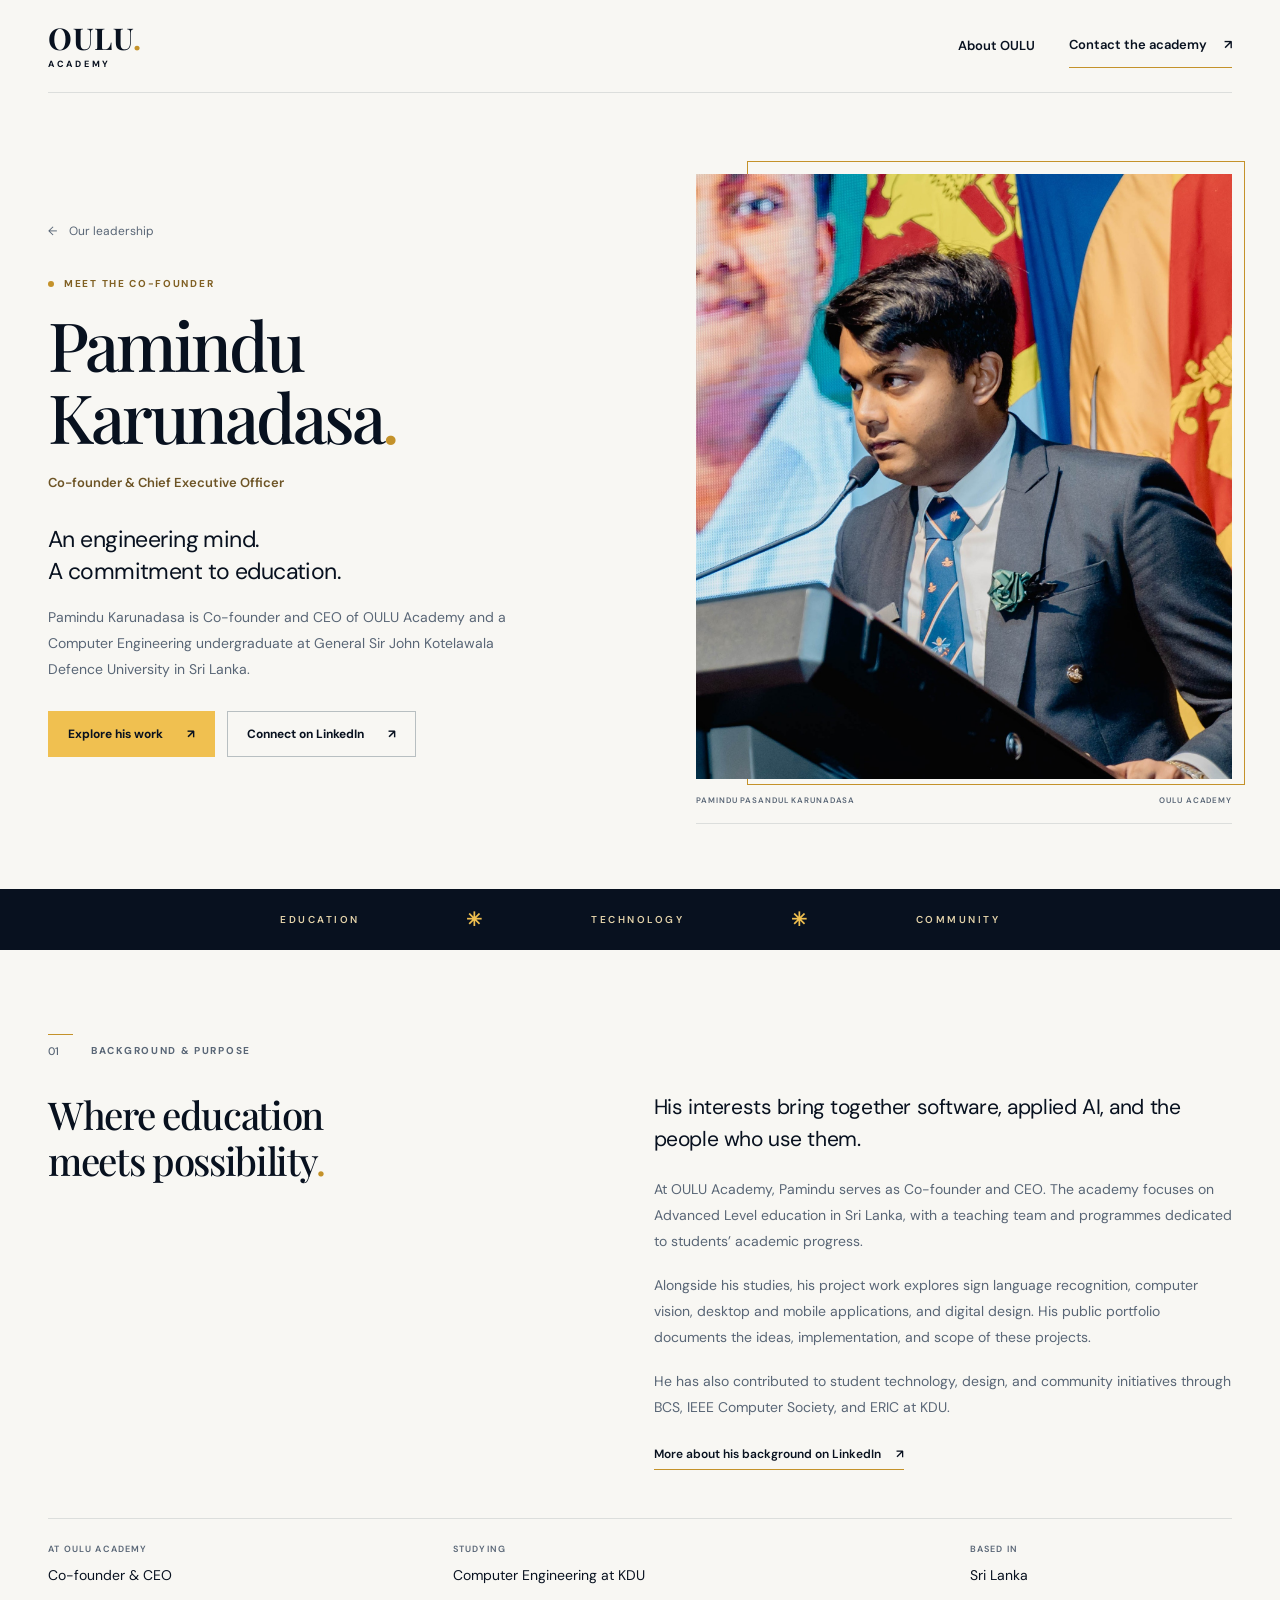
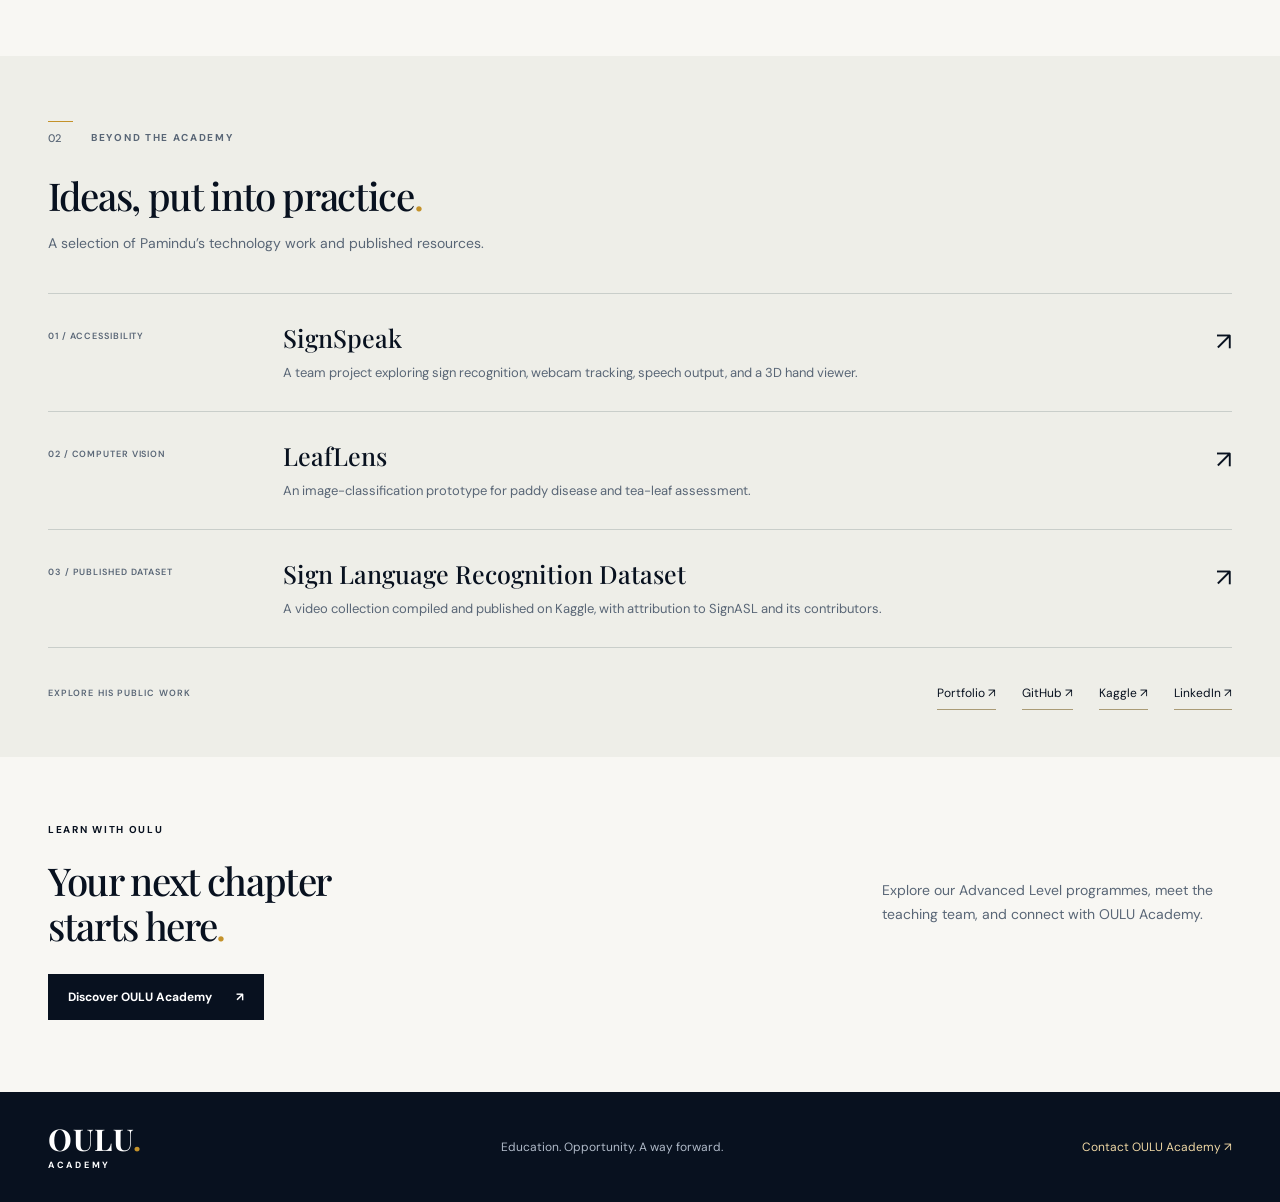
==== pamindu-karunadasa/index.html @ 1c6d648d "Publish Pamindu Karunadasa co-founder profile" ====
<!DOCTYPE html>
<html lang="en">
<head>
  <meta charset="UTF-8">
  <meta name="viewport" content="width=device-width, initial-scale=1">
  <title>Pamindu Karunadasa | Co-founder &amp; CEO, OULU Academy</title>
  <meta name="description" content="Meet Pamindu Karunadasa, Co-founder and CEO of OULU Academy and a Computer Engineering undergraduate at KDU, Sri Lanka. Explore his background, technology projects, and public work.">
  <meta name="robots" content="index, follow, max-image-preview:large">
  <link rel="canonical" href="https://ouluacademy.lk/pamindu-karunadasa/">
  <meta name="theme-color" content="#08111f">
  <link rel="icon" type="image/png" href="../favicon.png">
  <link rel="preconnect" href="https://fonts.googleapis.com">
  <link rel="preconnect" href="https://fonts.gstatic.com" crossorigin>
  <link href="https://fonts.googleapis.com/css2?family=Playfair+Display:wght@500;600;700&family=DM+Sans:wght@400;500;600;700&display=swap" rel="stylesheet">
  <link rel="stylesheet" href="profile.css">
  <meta property="og:type" content="profile">
  <meta property="og:title" content="Pamindu Karunadasa | Co-founder &amp; CEO, OULU Academy">
  <meta property="og:description" content="Education, technology, and the person connecting them. Meet OULU Academy’s Co-founder and CEO, Pamindu Karunadasa.">
  <meta property="og:url" content="https://ouluacademy.lk/pamindu-karunadasa/">
  <meta property="og:image" content="https://ouluacademy.lk/DSC04325.jpg">
  <meta property="og:image:alt" content="Pamindu Karunadasa speaking at a lectern">
  <meta name="twitter:card" content="summary_large_image">
  <meta name="twitter:title" content="Pamindu Karunadasa | OULU Academy">
  <meta name="twitter:description" content="Meet Pamindu Karunadasa, Co-founder and CEO of OULU Academy and a Computer Engineering undergraduate at KDU.">
  <meta name="twitter:image" content="https://ouluacademy.lk/DSC04325.jpg">
  <script type="application/ld+json">
  {
    "@context": "https://schema.org",
    "@graph": [
      {
        "@type": "ProfilePage",
        "@id": "https://ouluacademy.lk/pamindu-karunadasa/#profile",
        "url": "https://ouluacademy.lk/pamindu-karunadasa/",
        "name": "Pamindu Karunadasa — Co-founder and CEO of OULU Academy",
        "mainEntity": {"@id": "https://stalwart-fenglisu-eb2115.netlify.app/#person"}
      },
      {
        "@type": "Person",
        "@id": "https://stalwart-fenglisu-eb2115.netlify.app/#person",
        "name": "Pamindu Karunadasa",
        "alternateName": "Pamindu Pasandul Karunadasa",
        "url": "https://stalwart-fenglisu-eb2115.netlify.app/",
        "image": "https://ouluacademy.lk/DSC04325.jpg",
        "description": "Co-founder and CEO of OULU Academy and a Computer Engineering undergraduate at General Sir John Kotelawala Defence University, Sri Lanka.",
        "jobTitle": "Co-founder and CEO",
        "worksFor": {"@id": "https://ouluacademy.lk/#academy"},
        "affiliation": {"@type": "CollegeOrUniversity", "name": "General Sir John Kotelawala Defence University"},
        "mainEntityOfPage": {"@id": "https://ouluacademy.lk/pamindu-karunadasa/#profile"},
        "sameAs": [
          "https://www.linkedin.com/in/pamindu-karunadasa",
          "https://github.com/CodeJediX",
          "https://www.kaggle.com/pamindukarunadasa",
          "https://www.instagram.com/_pamindu.karunadasa_/",
          "https://linktr.ee/PaminduKarunadasa"
        ]
      },
      {
        "@type": "EducationalOrganization",
        "@id": "https://ouluacademy.lk/#academy",
        "name": "OULU Academy",
        "url": "https://ouluacademy.lk/",
        "founder": {"@id": "https://stalwart-fenglisu-eb2115.netlify.app/#person"}
      }
    ]
  }
  </script>
</head>
<body>
  <a class="skip-link" href="#main">Skip to content</a>
  <header class="site-header wrap">
    <a class="wordmark" href="../" aria-label="OULU Academy home"><span>OULU<span class="wordmark-dot">.</span></span><small>ACADEMY</small></a>
    <nav aria-label="Main navigation"><a href="../#about-us">About OULU</a><a class="nav-contact" href="../#contact">Contact the academy <span aria-hidden="true">↗</span></a></nav>
  </header>
  <main id="main">
    <section class="hero wrap" aria-labelledby="profile-name">
      <div class="hero-copy">
        <a class="back-link" href="../#about-us"><span aria-hidden="true">←</span> Our leadership</a>
        <p class="eyebrow"><span aria-hidden="true"></span> MEET THE CO-FOUNDER</p>
        <h1 id="profile-name">Pamindu<br>Karunadasa<span class="gold">.</span></h1>
        <p class="role">Co-founder &amp; Chief Executive Officer</p>
        <p class="hero-intro">An engineering mind.<br>A commitment to education.</p>
        <p class="hero-bio">Pamindu Karunadasa is Co-founder and CEO of OULU Academy and a Computer Engineering undergraduate at General Sir John Kotelawala Defence University in Sri Lanka.</p>
        <div class="hero-actions"><a class="button button-gold" href="https://stalwart-fenglisu-eb2115.netlify.app/">Explore his work <span aria-hidden="true">↗</span></a><a class="button button-outline" href="https://www.linkedin.com/in/pamindu-karunadasa">Connect on LinkedIn <span aria-hidden="true">↗</span></a></div>
      </div>
      <figure class="portrait">
        <div class="portrait-frame"><img src="../DSC04325.jpg" alt="Pamindu Karunadasa speaking at a lectern" width="2095" height="2001" fetchpriority="high" decoding="async"></div>
        <figcaption><span>PAMINDU PASANDUL KARUNADASA</span><span>OULU ACADEMY</span></figcaption>
      </figure>
    </section>
    <div class="identity-strip"><div class="wrap"><span>EDUCATION</span><i aria-hidden="true">✳</i><span>TECHNOLOGY</span><i aria-hidden="true">✳</i><span>COMMUNITY</span></div></div>
    <section class="background-section wrap" aria-labelledby="background-heading">
      <div class="section-label"><span class="section-number">01</span><p class="eyebrow">BACKGROUND &amp; PURPOSE</p></div>
      <div class="background-grid">
        <h2 id="background-heading">Where education<br>meets possibility<span class="gold">.</span></h2>
        <div class="biography">
          <p class="lead">His interests bring together software, applied AI, and the people who use them.</p>
          <p>At OULU Academy, Pamindu serves as Co-founder and CEO. The academy focuses on Advanced Level education in Sri Lanka, with a teaching team and programmes dedicated to students’ academic progress.</p>
          <p>Alongside his studies, his project work explores sign language recognition, computer vision, desktop and mobile applications, and digital design. His public portfolio documents the ideas, implementation, and scope of these projects.</p>
          <p>He has also contributed to student technology, design, and community initiatives through BCS, IEEE Computer Society, and ERIC at KDU.</p>
          <a class="text-link" href="https://www.linkedin.com/in/pamindu-karunadasa">More about his background on LinkedIn <span aria-hidden="true">↗</span></a>
        </div>
      </div>
      <dl class="profile-facts"><div><dt>AT OULU ACADEMY</dt><dd>Co-founder &amp; CEO</dd></div><div><dt>STUDYING</dt><dd>Computer Engineering at KDU</dd></div><div><dt>BASED IN</dt><dd>Sri Lanka</dd></div></dl>
    </section>
    <section class="work-section" aria-labelledby="work-heading"><div class="wrap">
      <div class="work-heading"><div class="section-label"><span class="section-number">02</span><p class="eyebrow">BEYOND THE ACADEMY</p></div><h2 id="work-heading">Ideas, put into practice<span class="gold">.</span></h2><p>A selection of Pamindu’s technology work and published resources.</p></div>
      <div class="work-list">
        <a class="work-item" href="https://stalwart-fenglisu-eb2115.netlify.app/projects/signspeak/"><span class="work-index">01 / ACCESSIBILITY</span><div><h3>SignSpeak</h3><p>A team project exploring sign recognition, webcam tracking, speech output, and a 3D hand viewer.</p></div><span class="work-arrow" aria-hidden="true">↗</span></a>
        <a class="work-item" href="https://stalwart-fenglisu-eb2115.netlify.app/projects/leaflens/"><span class="work-index">02 / COMPUTER VISION</span><div><h3>LeafLens</h3><p>An image-classification prototype for paddy disease and tea-leaf assessment.</p></div><span class="work-arrow" aria-hidden="true">↗</span></a>
        <a class="work-item" href="https://stalwart-fenglisu-eb2115.netlify.app/datasets/sign-language-recognition/"><span class="work-index">03 / PUBLISHED DATASET</span><div><h3>Sign Language Recognition Dataset</h3><p>A video collection compiled and published on Kaggle, with attribution to SignASL and its contributors.</p></div><span class="work-arrow" aria-hidden="true">↗</span></a>
      </div>
      <div class="public-links"><span>EXPLORE HIS PUBLIC WORK</span><a href="https://stalwart-fenglisu-eb2115.netlify.app/">Portfolio ↗</a><a href="https://github.com/CodeJediX">GitHub ↗</a><a href="https://www.kaggle.com/pamindukarunadasa">Kaggle ↗</a><a href="https://www.linkedin.com/in/pamindu-karunadasa">LinkedIn ↗</a></div>
    </div></section>
    <section class="academy-cta wrap" aria-labelledby="academy-heading"><p class="eyebrow">LEARN WITH OULU</p><div><h2 id="academy-heading">Your next chapter<br>starts here<span class="gold">.</span></h2><p>Explore our Advanced Level programmes, meet the teaching team, and connect with OULU Academy.</p></div><a class="button button-dark" href="../">Discover OULU Academy <span aria-hidden="true">↗</span></a></section>
  </main>
  <footer class="site-footer"><div class="wrap"><a class="wordmark" href="../"><span>OULU<span class="wordmark-dot">.</span></span><small>ACADEMY</small></a><p>Education. Opportunity. A way forward.</p><a href="../#contact">Contact OULU Academy ↗</a></div></footer>
</body>
</html>
---- pamindu-karunadasa/profile.css ----
:root{--ink:#08111f;--ink-mid:#111e35;--gold:#c4922a;--gold-light:#f0c050;--paper:#f8f7f3;--muted:#596676;--line:#dcdedc;--display:'Playfair Display',Georgia,serif;--body:'DM Sans',sans-serif}
*{box-sizing:border-box}html{scroll-behavior:smooth}body{margin:0;background:var(--paper);color:var(--ink);font-family:var(--body);font-size:16px;line-height:1.7}a{color:inherit;text-decoration:none}img{display:block;max-width:100%;height:auto}h1,h2,h3,p,figure{margin:0}button,a{-webkit-tap-highlight-color:transparent}a:focus-visible{outline:3px solid var(--gold-light);outline-offset:6px}.wrap{width:min(1200px,calc(100% - 96px));margin-inline:auto}.gold{color:var(--gold)}.skip-link{position:absolute;top:-100px;left:16px;z-index:10;background:var(--gold-light);color:var(--ink);padding:12px 18px}.skip-link:focus{top:12px}
.site-header{display:flex;justify-content:space-between;align-items:center;gap:28px;padding-block:23px;border-bottom:1px solid var(--line)}.wordmark{display:flex;flex-direction:column;align-items:flex-start;line-height:1}.wordmark>span{font-family:var(--display);font-weight:700;font-size:30px;letter-spacing:.02em}.wordmark-dot{color:var(--gold)}.wordmark small{font-size:9px;font-weight:700;letter-spacing:.3em;margin-top:7px}.site-header nav{display:flex;align-items:center;gap:34px;font-size:13px;font-weight:600}.site-header nav a{padding-block:10px}.nav-contact{border-bottom:1px solid var(--gold)}.nav-contact span{margin-left:14px}
.hero{display:grid;grid-template-columns:1.08fr 1fr;gap:70px;align-items:center;padding-block:56px 65px}.back-link{display:inline-block;color:var(--muted);font-size:12px;margin-bottom:35px}.back-link span{margin-right:9px}.eyebrow{font-size:10px;font-weight:700;letter-spacing:.17em;line-height:1.5}.hero .eyebrow{display:flex;gap:10px;align-items:center;color:#806023;margin-bottom:18px}.hero .eyebrow>span{width:6px;height:6px;background:var(--gold);border-radius:50%}h1{font-family:var(--display);font-size:clamp(45px,5.3vw,74px);font-weight:500;line-height:1.06;letter-spacing:-.045em}.role{font-size:13px;font-weight:600;color:#6d5425;margin-top:19px}.hero-intro{font-size:23px;line-height:1.4;letter-spacing:-.025em;margin-top:29px}.hero-bio{font-size:14px;line-height:1.85;max-width:480px;margin-top:18px;color:var(--muted)}.hero-actions{display:flex;flex-wrap:wrap;gap:12px;margin-top:28px}.button{min-height:46px;display:inline-flex;align-items:center;justify-content:space-between;gap:24px;padding:11px 19px;font-size:12px;font-weight:700;border:1px solid transparent;transition:background .18s,color .18s}.button-gold{background:var(--gold-light);color:var(--ink)}.button-gold:hover{background:#e5b347}.button-outline{border-color:#b8bfc1}.button-outline:hover{background:#e9eae5}.button-dark{background:var(--ink);color:white}.button-dark:hover{background:#25334a}.portrait{align-self:center;position:relative;margin-top:25px}.portrait::before{content:'';position:absolute;right:-13px;top:-13px;width:calc(100% - 40px);height:calc(100% - 28px);border:1px solid var(--gold);z-index:-1}.portrait-frame{overflow:hidden;aspect-ratio:1/1.13;background:#dce0df}.portrait img{width:100%;height:100%;object-fit:cover;object-position:61% center}.portrait figcaption{display:flex;justify-content:space-between;gap:12px;border-bottom:1px solid var(--line);padding-block:15px;font-size:8px;font-weight:600;letter-spacing:.11em;color:var(--muted)}
.identity-strip{background:var(--ink);color:#e4d3aa}.identity-strip>.wrap{display:flex;justify-content:space-between;align-items:center;padding-block:21px;max-width:720px;font-size:10px;font-weight:600;letter-spacing:.25em}.identity-strip i{font-style:normal;font-size:19px;color:var(--gold-light);line-height:1}
.background-section{padding-block:84px 68px}.section-label{display:flex;gap:18px;align-items:center;margin-bottom:32px}.section-number{font-size:11px;font-weight:500;color:var(--muted);border-top:1px solid var(--gold);padding-top:7px;min-width:25px}.section-label>.eyebrow{padding-top:7px;color:var(--muted)}.background-grid{display:grid;grid-template-columns:1fr 1.1fr;gap:80px}h2{font-family:var(--display);font-size:clamp(31px,3vw,43px);font-weight:500;line-height:1.18;letter-spacing:-.035em}.biography{max-width:590px}.biography p{font-size:14px;color:var(--muted);margin-bottom:18px;line-height:1.85}.biography .lead{font-size:21px;line-height:1.5;color:var(--ink);letter-spacing:-.02em;margin-bottom:22px}.text-link{font-size:12px;font-weight:600;display:inline-block;border-bottom:1px solid var(--gold);padding-bottom:5px}.text-link span{margin-left:12px}.profile-facts{display:grid;grid-template-columns:1fr 1.3fr .7fr;border-top:1px solid var(--line);margin:48px 0 0;padding-top:23px;gap:30px}.profile-facts dt{font-size:9px;letter-spacing:.13em;color:var(--muted);font-weight:600}.profile-facts dd{margin:7px 0 0;font-size:14px}
.work-section{background:#eeeee8;padding-block:65px 47px}.work-heading{max-width:720px}.work-heading>.section-label{margin-bottom:25px}.work-heading>p{font-size:14px;color:var(--muted);margin-top:14px}.work-list{margin-top:37px;border-top:1px solid #c9ceca}.work-item{display:grid;grid-template-columns:205px 1fr 38px;gap:30px;padding-block:27px;border-bottom:1px solid #c9ceca;align-items:start;transition:background .18s}.work-item:hover{background:#e5e7df}.work-index{font-size:9px;font-weight:600;letter-spacing:.1em;color:var(--muted);padding-top:8px}.work-item h3{font-family:var(--display);font-weight:500;font-size:25px;line-height:1.35}.work-item p{font-size:13px;line-height:1.8;color:var(--muted);margin-top:6px;max-width:620px}.work-arrow{font-size:25px;text-align:right}.public-links{display:flex;align-items:center;flex-wrap:wrap;gap:26px;padding-top:30px;font-size:12px}.public-links>span{font-size:9px;font-weight:600;letter-spacing:.12em;color:var(--muted);margin-right:auto}.public-links a{border-bottom:1px solid #aa9b76;padding-block:5px}
.academy-cta{padding-block:65px 72px}.academy-cta>div{display:flex;justify-content:space-between;align-items:center;gap:60px;margin-top:21px}.academy-cta>div p{font-size:14px;color:var(--muted);max-width:350px}.academy-cta>.button{margin-top:26px}.site-footer{background:var(--ink);color:white}.site-footer>.wrap{display:flex;align-items:center;justify-content:space-between;gap:30px;padding-block:32px}.site-footer p{font-size:12px;color:#b0bac8}.site-footer>.wrap>a:last-child{font-size:12px;color:#eed7a4}
@media(min-width:1500px){.hero{gap:85px;padding-block:65px 75px}.portrait-frame{aspect-ratio:1/1.05}}
@media(max-width:1000px){.wrap{width:calc(100% - 64px)}.hero{gap:38px}.hero-actions .button{gap:14px;padding-inline:13px}.hero-intro{font-size:21px}.portrait figcaption{flex-direction:column;gap:4px}.background-grid{gap:40px}.work-item{grid-template-columns:160px 1fr 28px;gap:22px}}
@media(max-width:700px){.wrap{width:calc(100% - 40px)}.site-header{padding-block:18px}.wordmark>span{font-size:25px}.site-header nav{gap:17px;font-size:11px}.nav-contact span{display:none}.hero{grid-template-columns:1fr;gap:32px;padding-block:28px 39px}.back-link{margin-bottom:29px}.hero .eyebrow{font-size:9px;margin-bottom:14px}h1{font-size:clamp(43px,11.2vw,64px);line-height:1.08}.role{font-size:12px;margin-top:16px}.hero-intro{font-size:23px;margin-top:25px}.hero-bio{font-size:14px;max-width:500px}.hero-actions{margin-top:23px;gap:10px}.hero-actions .button{font-size:11px;gap:20px;padding-inline:14px}.portrait{margin:6px 10px 0 0;max-width:500px}.portrait-frame{aspect-ratio:1.12/1}.portrait img{object-position:center 40%}.portrait figcaption{flex-direction:row;font-size:7px;letter-spacing:.07em;padding-block:12px}.identity-strip>.wrap{letter-spacing:.14em;font-size:8px;padding-block:19px}.identity-strip i{font-size:15px}.background-section{padding-block:47px}.section-label{margin-bottom:24px}.background-grid{grid-template-columns:1fr;gap:27px}h2{font-size:34px}.biography .lead{font-size:19px}.profile-facts{grid-template-columns:1fr;gap:18px;margin-top:32px;padding-top:23px}.profile-facts>div{display:grid;grid-template-columns:110px 1fr;gap:12px;align-items:baseline}.profile-facts dd{font-size:13px;margin:0}.profile-facts dt{font-size:8px}.work-section{padding-block:46px 35px}.work-item{grid-template-columns:1fr 28px;gap:8px 12px;padding-block:23px}.work-index{grid-column:1/-1;padding:0}.work-item>div{grid-column:1}.work-arrow{grid-column:2;grid-row:2}.work-item h3{font-size:25px}.work-item p{font-size:13px}.public-links{gap:15px 23px;padding-top:24px;font-size:12px}.public-links>span{width:100%;margin:0}.academy-cta{padding-block:46px 50px}.academy-cta>div{display:block;margin-top:18px}.academy-cta>div p{margin-top:20px;max-width:100%}.site-footer>.wrap{flex-wrap:wrap;gap:22px;padding-block:27px}.site-footer p{order:3;flex-basis:100%;font-size:11px}.site-footer>.wrap>a:last-child{font-size:11px;margin-left:auto}}
@media(prefers-reduced-motion:reduce){html{scroll-behavior:auto}*,*::before,*::after{transition:none!important;animation:none!important}}
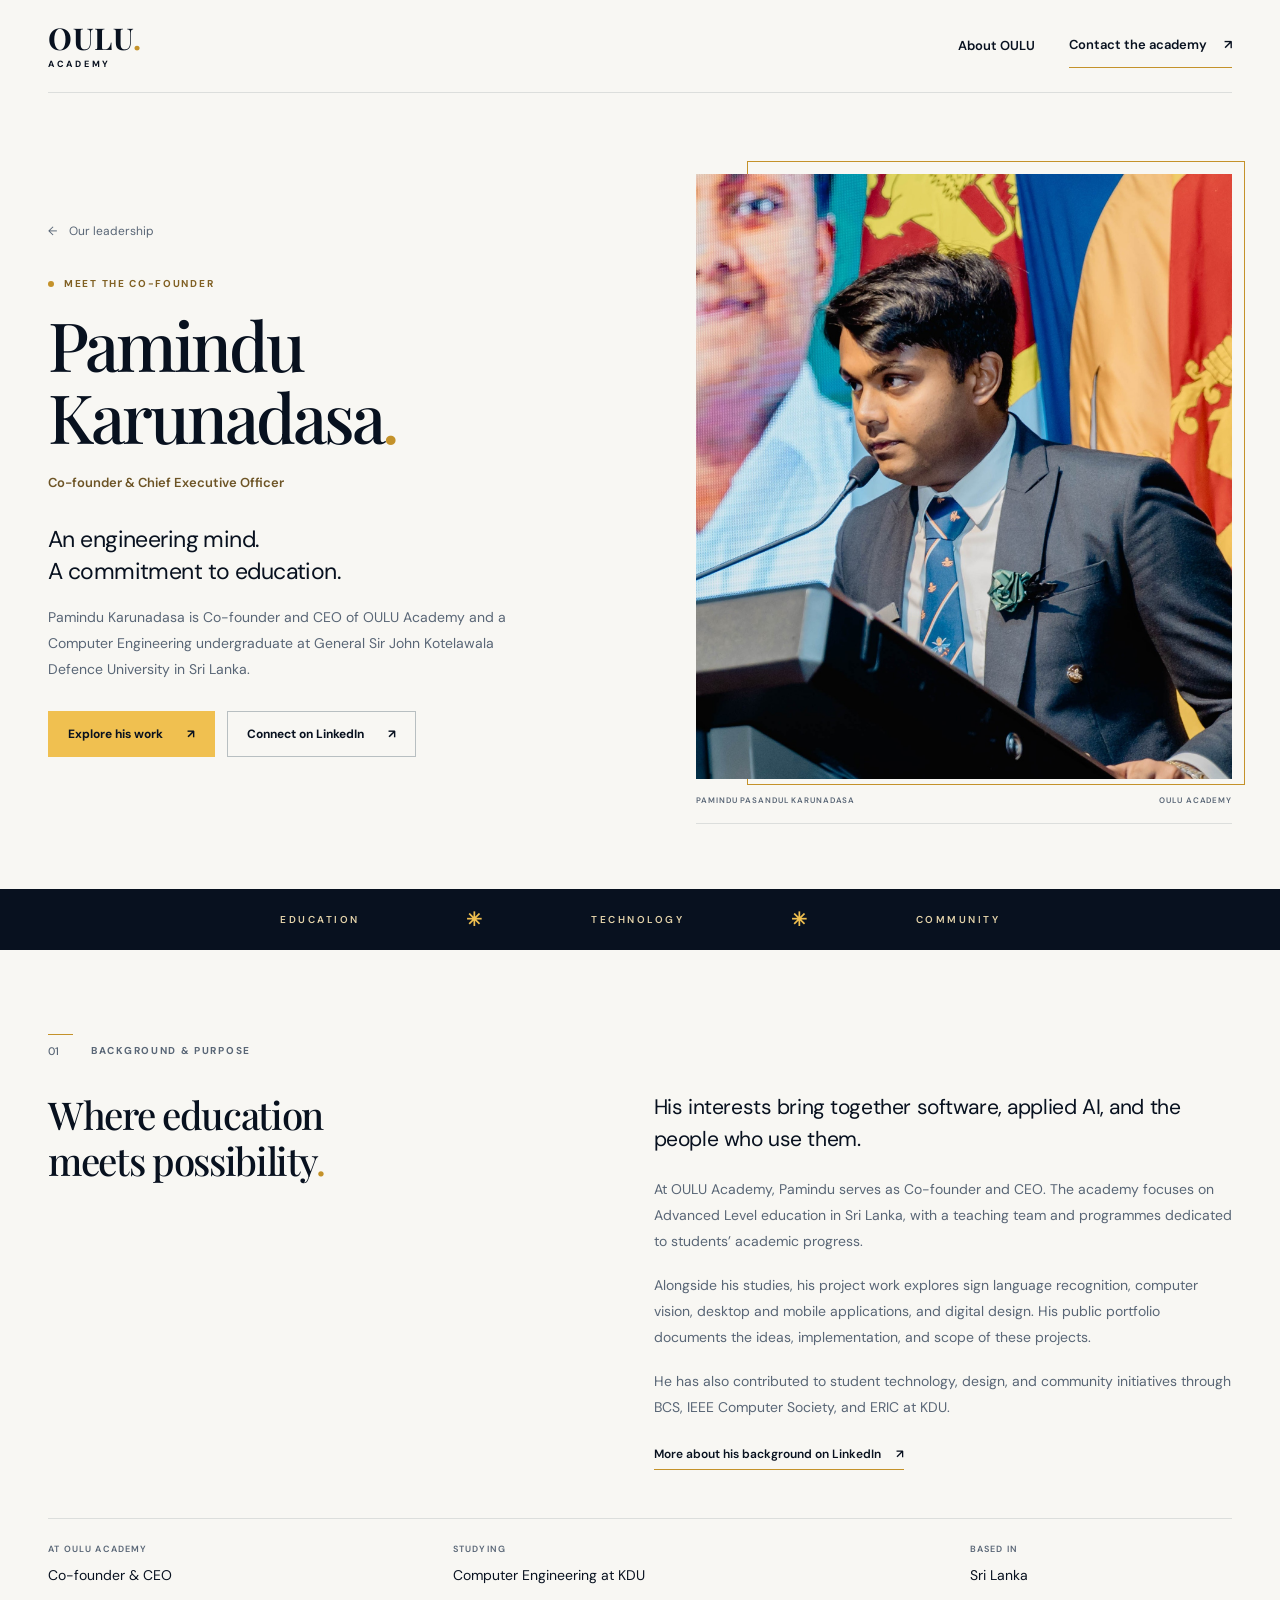
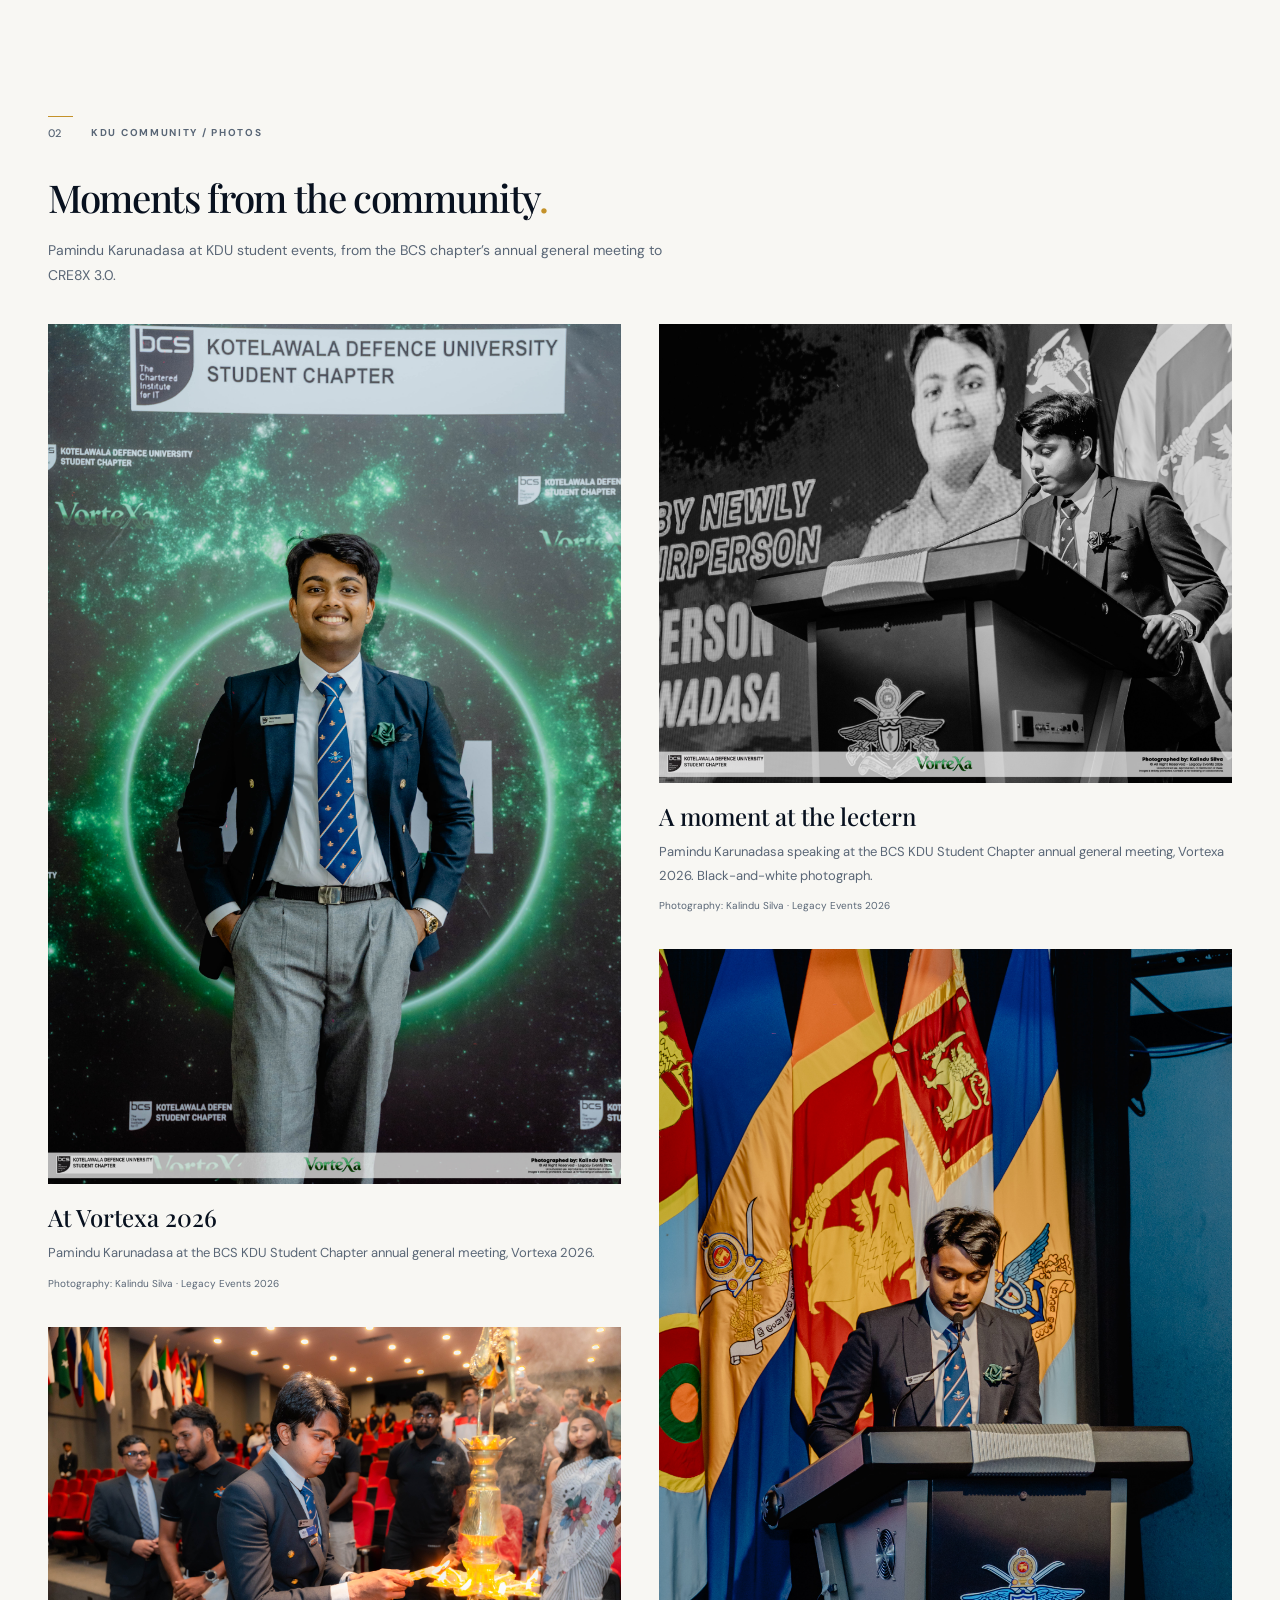
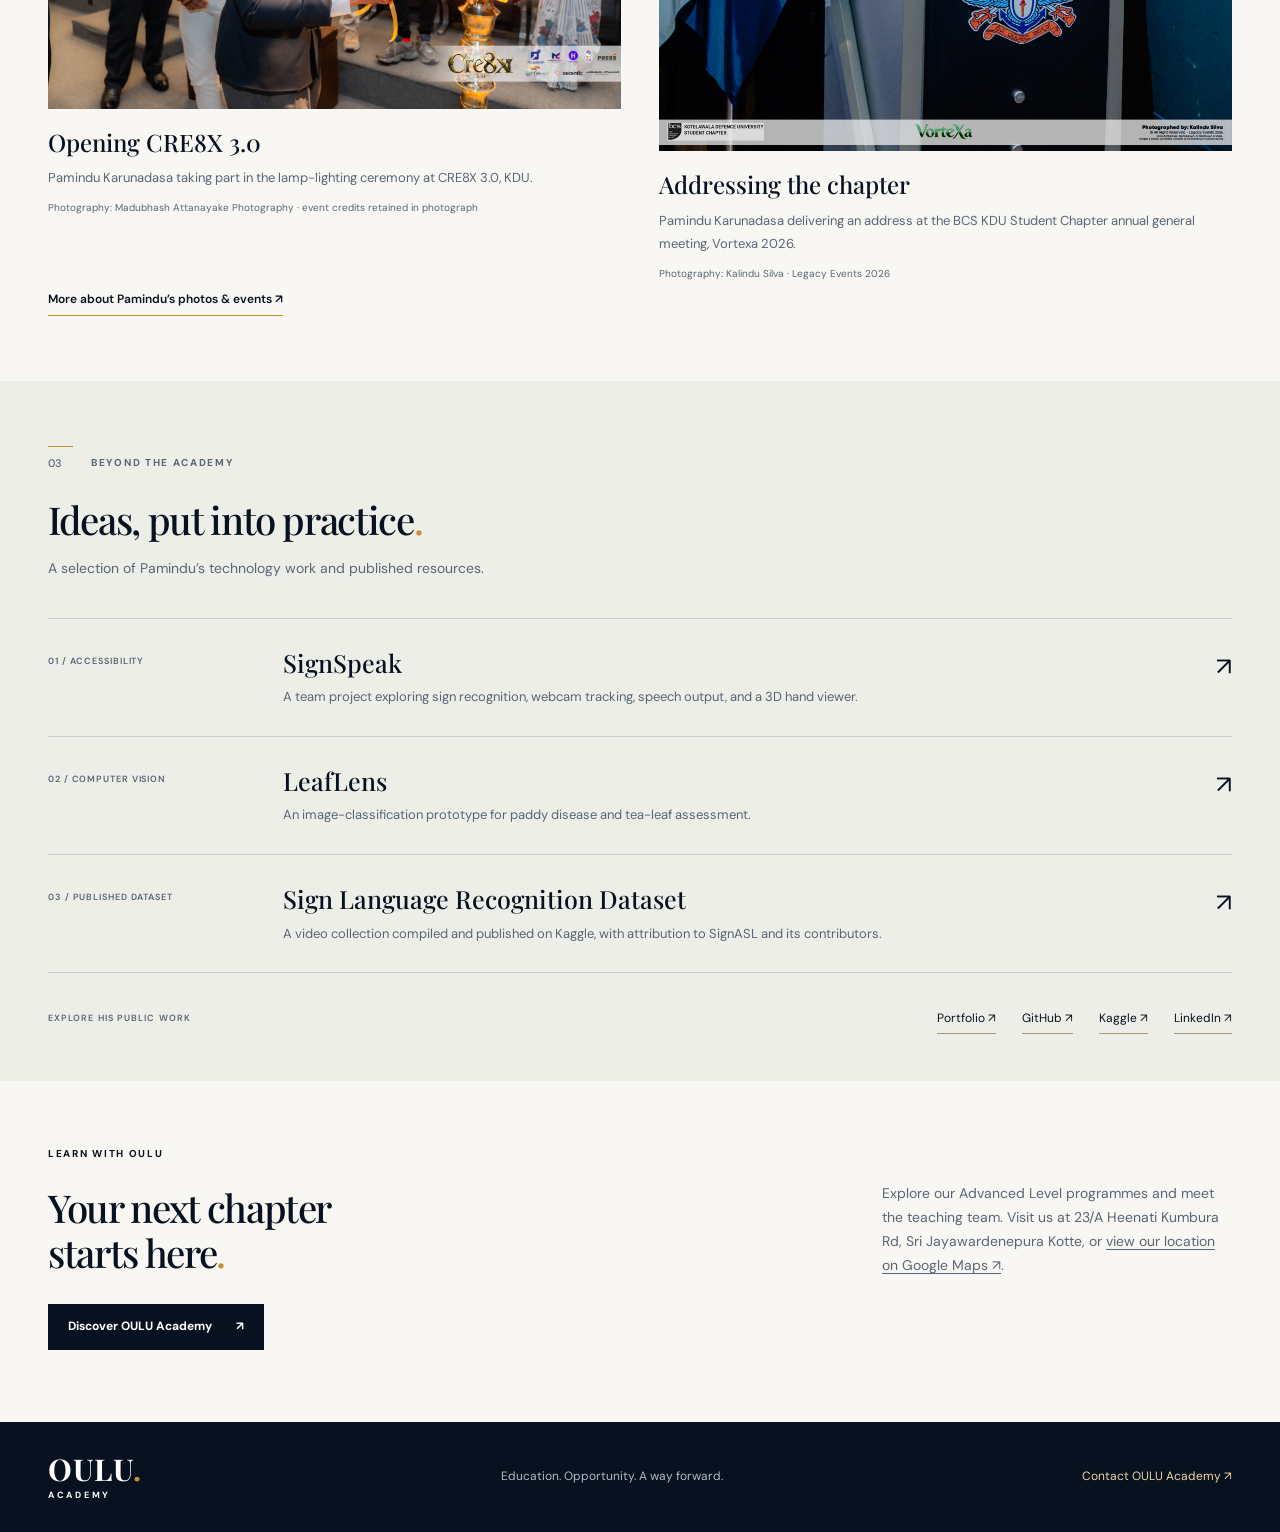
==== commit d7fdd9ab: "Update academy location and map and extend founder photo gallery" ====
--- a/pamindu-karunadasa/index.html
+++ b/pamindu-karunadasa/index.html
@@ -24,46 +24,127 @@
   <meta name="twitter:description" content="Meet Pamindu Karunadasa, Co-founder and CEO of OULU Academy and a Computer Engineering undergraduate at KDU.">
   <meta name="twitter:image" content="https://ouluacademy.lk/DSC04325.jpg">
   <script type="application/ld+json">
-  {
-    "@context": "https://schema.org",
-    "@graph": [
-      {
-        "@type": "ProfilePage",
-        "@id": "https://ouluacademy.lk/pamindu-karunadasa/#profile",
-        "url": "https://ouluacademy.lk/pamindu-karunadasa/",
-        "name": "Pamindu Karunadasa — Co-founder and CEO of OULU Academy",
-        "mainEntity": {"@id": "https://stalwart-fenglisu-eb2115.netlify.app/#person"}
-      },
-      {
-        "@type": "Person",
-        "@id": "https://stalwart-fenglisu-eb2115.netlify.app/#person",
-        "name": "Pamindu Karunadasa",
-        "alternateName": "Pamindu Pasandul Karunadasa",
-        "url": "https://stalwart-fenglisu-eb2115.netlify.app/",
-        "image": "https://ouluacademy.lk/DSC04325.jpg",
-        "description": "Co-founder and CEO of OULU Academy and a Computer Engineering undergraduate at General Sir John Kotelawala Defence University, Sri Lanka.",
-        "jobTitle": "Co-founder and CEO",
-        "worksFor": {"@id": "https://ouluacademy.lk/#academy"},
-        "affiliation": {"@type": "CollegeOrUniversity", "name": "General Sir John Kotelawala Defence University"},
-        "mainEntityOfPage": {"@id": "https://ouluacademy.lk/pamindu-karunadasa/#profile"},
-        "sameAs": [
-          "https://www.linkedin.com/in/pamindu-karunadasa",
-          "https://github.com/CodeJediX",
-          "https://www.kaggle.com/pamindukarunadasa",
-          "https://www.instagram.com/_pamindu.karunadasa_/",
-          "https://linktr.ee/PaminduKarunadasa"
-        ]
-      },
-      {
-        "@type": "EducationalOrganization",
-        "@id": "https://ouluacademy.lk/#academy",
-        "name": "OULU Academy",
-        "url": "https://ouluacademy.lk/",
-        "founder": {"@id": "https://stalwart-fenglisu-eb2115.netlify.app/#person"}
-      }
-    ]
-  }
-  </script>
+{
+  "@context": "https://schema.org",
+  "@graph": [
+    {
+      "@type": "ProfilePage",
+      "@id": "https://ouluacademy.lk/pamindu-karunadasa/#profile",
+      "url": "https://ouluacademy.lk/pamindu-karunadasa/",
+      "name": "Pamindu Karunadasa — Co-founder and CEO of OULU Academy",
+      "mainEntity": {
+        "@id": "https://stalwart-fenglisu-eb2115.netlify.app/#person"
+      }
+    },
+    {
+      "@type": "Person",
+      "@id": "https://stalwart-fenglisu-eb2115.netlify.app/#person",
+      "name": "Pamindu Karunadasa",
+      "alternateName": "Pamindu Pasandul Karunadasa",
+      "url": "https://stalwart-fenglisu-eb2115.netlify.app/",
+      "image": [
+        "https://ouluacademy.lk/DSC04325.jpg",
+        "https://ouluacademy.lk/assets/photos/pamindu-karunadasa-bcs-kdu-portrait-2026.jpg",
+        "https://ouluacademy.lk/assets/photos/pamindu-karunadasa-cre8x-3-lamp-lighting-2026.jpg",
+        "https://ouluacademy.lk/assets/photos/pamindu-karunadasa-bcs-kdu-speech-black-and-white-2026.jpg",
+        "https://ouluacademy.lk/assets/photos/pamindu-karunadasa-bcs-kdu-address-2026.jpg"
+      ],
+      "description": "Co-founder and CEO of OULU Academy and a Computer Engineering undergraduate at General Sir John Kotelawala Defence University, Sri Lanka.",
+      "jobTitle": "Co-founder and CEO",
+      "worksFor": {
+        "@id": "https://ouluacademy.lk/#academy"
+      },
+      "affiliation": {
+        "@type": "CollegeOrUniversity",
+        "name": "General Sir John Kotelawala Defence University"
+      },
+      "mainEntityOfPage": {
+        "@id": "https://ouluacademy.lk/pamindu-karunadasa/#profile"
+      },
+      "sameAs": [
+        "https://www.linkedin.com/in/pamindu-karunadasa",
+        "https://github.com/CodeJediX",
+        "https://www.kaggle.com/pamindukarunadasa",
+        "https://www.instagram.com/_pamindu.karunadasa_/",
+        "https://linktr.ee/PaminduKarunadasa"
+      ]
+    },
+    {
+      "@type": "EducationalOrganization",
+      "@id": "https://ouluacademy.lk/#academy",
+      "name": "OULU Academy",
+      "url": "https://ouluacademy.lk/",
+      "founder": {
+        "@id": "https://stalwart-fenglisu-eb2115.netlify.app/#person"
+      },
+      "address": {
+        "@type": "PostalAddress",
+        "streetAddress": "23/A Heenati Kumbura Rd",
+        "addressLocality": "Sri Jayawardenepura Kotte",
+        "addressCountry": "LK"
+      },
+      "geo": {
+        "@type": "GeoCoordinates",
+        "latitude": 6.914876,
+        "longitude": 79.934394
+      },
+      "hasMap": "https://maps.app.goo.gl/nKaZpwWU1jCa3wDY8"
+    },
+    {
+      "@type": "ImageObject",
+      "@id": "https://ouluacademy.lk/assets/photos/pamindu-karunadasa-bcs-kdu-portrait-2026.jpg",
+      "contentUrl": "https://ouluacademy.lk/assets/photos/pamindu-karunadasa-bcs-kdu-portrait-2026.jpg",
+      "name": "At Vortexa 2026",
+      "caption": "Pamindu Karunadasa at the BCS KDU Student Chapter annual general meeting, Vortexa 2026.",
+      "creditText": "Kalindu Silva · Legacy Events 2026",
+      "width": 3701,
+      "height": 5551,
+      "about": {
+        "@id": "https://stalwart-fenglisu-eb2115.netlify.app/#person"
+      }
+    },
+    {
+      "@type": "ImageObject",
+      "@id": "https://ouluacademy.lk/assets/photos/pamindu-karunadasa-cre8x-3-lamp-lighting-2026.jpg",
+      "contentUrl": "https://ouluacademy.lk/assets/photos/pamindu-karunadasa-cre8x-3-lamp-lighting-2026.jpg",
+      "name": "Opening CRE8X 3.0",
+      "caption": "Pamindu Karunadasa taking part in the lamp-lighting ceremony at CRE8X 3.0, KDU.",
+      "creditText": "Madubhash Attanayake Photography · event credits retained in photograph",
+      "width": 7008,
+      "height": 4672,
+      "about": {
+        "@id": "https://stalwart-fenglisu-eb2115.netlify.app/#person"
+      }
+    },
+    {
+      "@type": "ImageObject",
+      "@id": "https://ouluacademy.lk/assets/photos/pamindu-karunadasa-bcs-kdu-speech-black-and-white-2026.jpg",
+      "contentUrl": "https://ouluacademy.lk/assets/photos/pamindu-karunadasa-bcs-kdu-speech-black-and-white-2026.jpg",
+      "name": "A moment at the lectern",
+      "caption": "Pamindu Karunadasa speaking at the BCS KDU Student Chapter annual general meeting, Vortexa 2026. Black-and-white photograph.",
+      "creditText": "Kalindu Silva · Legacy Events 2026",
+      "width": 3974,
+      "height": 3179,
+      "about": {
+        "@id": "https://stalwart-fenglisu-eb2115.netlify.app/#person"
+      }
+    },
+    {
+      "@type": "ImageObject",
+      "@id": "https://ouluacademy.lk/assets/photos/pamindu-karunadasa-bcs-kdu-address-2026.jpg",
+      "contentUrl": "https://ouluacademy.lk/assets/photos/pamindu-karunadasa-bcs-kdu-address-2026.jpg",
+      "name": "Addressing the chapter",
+      "caption": "Pamindu Karunadasa delivering an address at the BCS KDU Student Chapter annual general meeting, Vortexa 2026.",
+      "creditText": "Kalindu Silva · Legacy Events 2026",
+      "width": 2105,
+      "height": 2947,
+      "about": {
+        "@id": "https://stalwart-fenglisu-eb2115.netlify.app/#person"
+      }
+    }
+  ]
+}
+</script>
 </head>
 <body>
   <a class="skip-link" href="#main">Skip to content</a>
@@ -102,8 +183,9 @@
       </div>
       <dl class="profile-facts"><div><dt>AT OULU ACADEMY</dt><dd>Co-founder &amp; CEO</dd></div><div><dt>STUDYING</dt><dd>Computer Engineering at KDU</dd></div><div><dt>BASED IN</dt><dd>Sri Lanka</dd></div></dl>
     </section>
+    <section class="event-gallery wrap" id="photos" aria-labelledby="photos-heading"><div class="section-label"><span class="section-number">02</span><p class="eyebrow">KDU COMMUNITY / PHOTOS</p></div><h2 id="photos-heading">Moments from the community<span class="gold">.</span></h2><p class="gallery-intro">Pamindu Karunadasa at KDU student events, from the BCS chapter’s annual general meeting to CRE8X 3.0.</p><div class="event-columns"><figure class="event-photo"><a href="../assets/photos/pamindu-karunadasa-bcs-kdu-portrait-2026.jpg" aria-label="View full photograph: At Vortexa 2026"><img src="../assets/photos/pamindu-karunadasa-bcs-kdu-portrait-2026.jpg" width="3701" height="5551" alt="Pamindu Karunadasa at the BCS KDU Student Chapter annual general meeting, Vortexa 2026." loading="lazy" decoding="async"></a><figcaption><h3>At Vortexa 2026</h3><p>Pamindu Karunadasa at the BCS KDU Student Chapter annual general meeting, Vortexa 2026.</p><small>Photography: Kalindu Silva · Legacy Events 2026</small></figcaption></figure><figure class="event-photo"><a href="../assets/photos/pamindu-karunadasa-cre8x-3-lamp-lighting-2026.jpg" aria-label="View full photograph: Opening CRE8X 3.0"><img src="../assets/photos/pamindu-karunadasa-cre8x-3-lamp-lighting-2026.jpg" width="7008" height="4672" alt="Pamindu Karunadasa taking part in the lamp-lighting ceremony at CRE8X 3.0, KDU." loading="lazy" decoding="async"></a><figcaption><h3>Opening CRE8X 3.0</h3><p>Pamindu Karunadasa taking part in the lamp-lighting ceremony at CRE8X 3.0, KDU.</p><small>Photography: Madubhash Attanayake Photography · event credits retained in photograph</small></figcaption></figure><figure class="event-photo"><a href="../assets/photos/pamindu-karunadasa-bcs-kdu-speech-black-and-white-2026.jpg" aria-label="View full photograph: A moment at the lectern"><img src="../assets/photos/pamindu-karunadasa-bcs-kdu-speech-black-and-white-2026.jpg" width="3974" height="3179" alt="Pamindu Karunadasa speaking at the BCS KDU Student Chapter annual general meeting, Vortexa 2026. Black-and-white photograph." loading="lazy" decoding="async"></a><figcaption><h3>A moment at the lectern</h3><p>Pamindu Karunadasa speaking at the BCS KDU Student Chapter annual general meeting, Vortexa 2026. Black-and-white photograph.</p><small>Photography: Kalindu Silva · Legacy Events 2026</small></figcaption></figure><figure class="event-photo"><a href="../assets/photos/pamindu-karunadasa-bcs-kdu-address-2026.jpg" aria-label="View full photograph: Addressing the chapter"><img src="../assets/photos/pamindu-karunadasa-bcs-kdu-address-2026.jpg" width="2105" height="2947" alt="Pamindu Karunadasa delivering an address at the BCS KDU Student Chapter annual general meeting, Vortexa 2026." loading="lazy" decoding="async"></a><figcaption><h3>Addressing the chapter</h3><p>Pamindu Karunadasa delivering an address at the BCS KDU Student Chapter annual general meeting, Vortexa 2026.</p><small>Photography: Kalindu Silva · Legacy Events 2026</small></figcaption></figure></div><a class="text-link" href="https://stalwart-fenglisu-eb2115.netlify.app/photos/">More about Pamindu’s photos &amp; events ↗</a></section>
     <section class="work-section" aria-labelledby="work-heading"><div class="wrap">
-      <div class="work-heading"><div class="section-label"><span class="section-number">02</span><p class="eyebrow">BEYOND THE ACADEMY</p></div><h2 id="work-heading">Ideas, put into practice<span class="gold">.</span></h2><p>A selection of Pamindu’s technology work and published resources.</p></div>
+      <div class="work-heading"><div class="section-label"><span class="section-number">03</span><p class="eyebrow">BEYOND THE ACADEMY</p></div><h2 id="work-heading">Ideas, put into practice<span class="gold">.</span></h2><p>A selection of Pamindu’s technology work and published resources.</p></div>
       <div class="work-list">
         <a class="work-item" href="https://stalwart-fenglisu-eb2115.netlify.app/projects/signspeak/"><span class="work-index">01 / ACCESSIBILITY</span><div><h3>SignSpeak</h3><p>A team project exploring sign recognition, webcam tracking, speech output, and a 3D hand viewer.</p></div><span class="work-arrow" aria-hidden="true">↗</span></a>
         <a class="work-item" href="https://stalwart-fenglisu-eb2115.netlify.app/projects/leaflens/"><span class="work-index">02 / COMPUTER VISION</span><div><h3>LeafLens</h3><p>An image-classification prototype for paddy disease and tea-leaf assessment.</p></div><span class="work-arrow" aria-hidden="true">↗</span></a>
@@ -111,7 +193,7 @@
       </div>
       <div class="public-links"><span>EXPLORE HIS PUBLIC WORK</span><a href="https://stalwart-fenglisu-eb2115.netlify.app/">Portfolio ↗</a><a href="https://github.com/CodeJediX">GitHub ↗</a><a href="https://www.kaggle.com/pamindukarunadasa">Kaggle ↗</a><a href="https://www.linkedin.com/in/pamindu-karunadasa">LinkedIn ↗</a></div>
     </div></section>
-    <section class="academy-cta wrap" aria-labelledby="academy-heading"><p class="eyebrow">LEARN WITH OULU</p><div><h2 id="academy-heading">Your next chapter<br>starts here<span class="gold">.</span></h2><p>Explore our Advanced Level programmes, meet the teaching team, and connect with OULU Academy.</p></div><a class="button button-dark" href="../">Discover OULU Academy <span aria-hidden="true">↗</span></a></section>
+    <section class="academy-cta wrap" aria-labelledby="academy-heading"><p class="eyebrow">LEARN WITH OULU</p><div><h2 id="academy-heading">Your next chapter<br>starts here<span class="gold">.</span></h2><p>Explore our Advanced Level programmes and meet the teaching team. Visit us at 23/A Heenati Kumbura Rd, Sri Jayawardenepura Kotte, or <a href="../#academy-location">view our location on Google Maps ↗</a>.</p></div><a class="button button-dark" href="../">Discover OULU Academy <span aria-hidden="true">↗</span></a></section>
   </main>
   <footer class="site-footer"><div class="wrap"><a class="wordmark" href="../"><span>OULU<span class="wordmark-dot">.</span></span><small>ACADEMY</small></a><p>Education. Opportunity. A way forward.</p><a href="../#contact">Contact OULU Academy ↗</a></div></footer>
 </body>
--- a/pamindu-karunadasa/profile.css
+++ b/pamindu-karunadasa/profile.css
@@ -10,3 +10,5 @@
 @media(max-width:1000px){.wrap{width:calc(100% - 64px)}.hero{gap:38px}.hero-actions .button{gap:14px;padding-inline:13px}.hero-intro{font-size:21px}.portrait figcaption{flex-direction:column;gap:4px}.background-grid{gap:40px}.work-item{grid-template-columns:160px 1fr 28px;gap:22px}}
 @media(max-width:700px){.wrap{width:calc(100% - 40px)}.site-header{padding-block:18px}.wordmark>span{font-size:25px}.site-header nav{gap:17px;font-size:11px}.nav-contact span{display:none}.hero{grid-template-columns:1fr;gap:32px;padding-block:28px 39px}.back-link{margin-bottom:29px}.hero .eyebrow{font-size:9px;margin-bottom:14px}h1{font-size:clamp(43px,11.2vw,64px);line-height:1.08}.role{font-size:12px;margin-top:16px}.hero-intro{font-size:23px;margin-top:25px}.hero-bio{font-size:14px;max-width:500px}.hero-actions{margin-top:23px;gap:10px}.hero-actions .button{font-size:11px;gap:20px;padding-inline:14px}.portrait{margin:6px 10px 0 0;max-width:500px}.portrait-frame{aspect-ratio:1.12/1}.portrait img{object-position:center 40%}.portrait figcaption{flex-direction:row;font-size:7px;letter-spacing:.07em;padding-block:12px}.identity-strip>.wrap{letter-spacing:.14em;font-size:8px;padding-block:19px}.identity-strip i{font-size:15px}.background-section{padding-block:47px}.section-label{margin-bottom:24px}.background-grid{grid-template-columns:1fr;gap:27px}h2{font-size:34px}.biography .lead{font-size:19px}.profile-facts{grid-template-columns:1fr;gap:18px;margin-top:32px;padding-top:23px}.profile-facts>div{display:grid;grid-template-columns:110px 1fr;gap:12px;align-items:baseline}.profile-facts dd{font-size:13px;margin:0}.profile-facts dt{font-size:8px}.work-section{padding-block:46px 35px}.work-item{grid-template-columns:1fr 28px;gap:8px 12px;padding-block:23px}.work-index{grid-column:1/-1;padding:0}.work-item>div{grid-column:1}.work-arrow{grid-column:2;grid-row:2}.work-item h3{font-size:25px}.work-item p{font-size:13px}.public-links{gap:15px 23px;padding-top:24px;font-size:12px}.public-links>span{width:100%;margin:0}.academy-cta{padding-block:46px 50px}.academy-cta>div{display:block;margin-top:18px}.academy-cta>div p{margin-top:20px;max-width:100%}.site-footer>.wrap{flex-wrap:wrap;gap:22px;padding-block:27px}.site-footer p{order:3;flex-basis:100%;font-size:11px}.site-footer>.wrap>a:last-child{font-size:11px;margin-left:auto}}
 @media(prefers-reduced-motion:reduce){html{scroll-behavior:auto}*,*::before,*::after{transition:none!important;animation:none!important}}
+
+.event-gallery{padding-block:60px 65px}.gallery-intro{max-width:650px;margin:18px 0 36px;color:var(--muted);font-size:14px;line-height:1.8}.event-columns{columns:2;column-gap:38px}.event-photo{break-inside:avoid;margin:0 0 35px}.event-photo>a{display:block;background:var(--ink)}.event-photo img{width:100%;height:auto;display:block}.event-photo figcaption{padding-top:17px}.event-photo h3{font-family:var(--display);font-size:24px;line-height:1.35;font-weight:500}.event-photo figcaption p{font-size:13px;line-height:1.8;color:var(--muted);margin-top:8px}.event-photo small{display:block;margin-top:10px;font-size:10px;line-height:1.7;color:var(--muted)}.academy-cta p a{text-decoration:underline;text-underline-offset:3px}.event-photo a:focus-visible{outline:3px solid var(--gold);outline-offset:5px}@media(max-width:700px){.event-gallery{padding-block:43px 47px}.event-columns{columns:1}.gallery-intro{margin-bottom:26px}}
